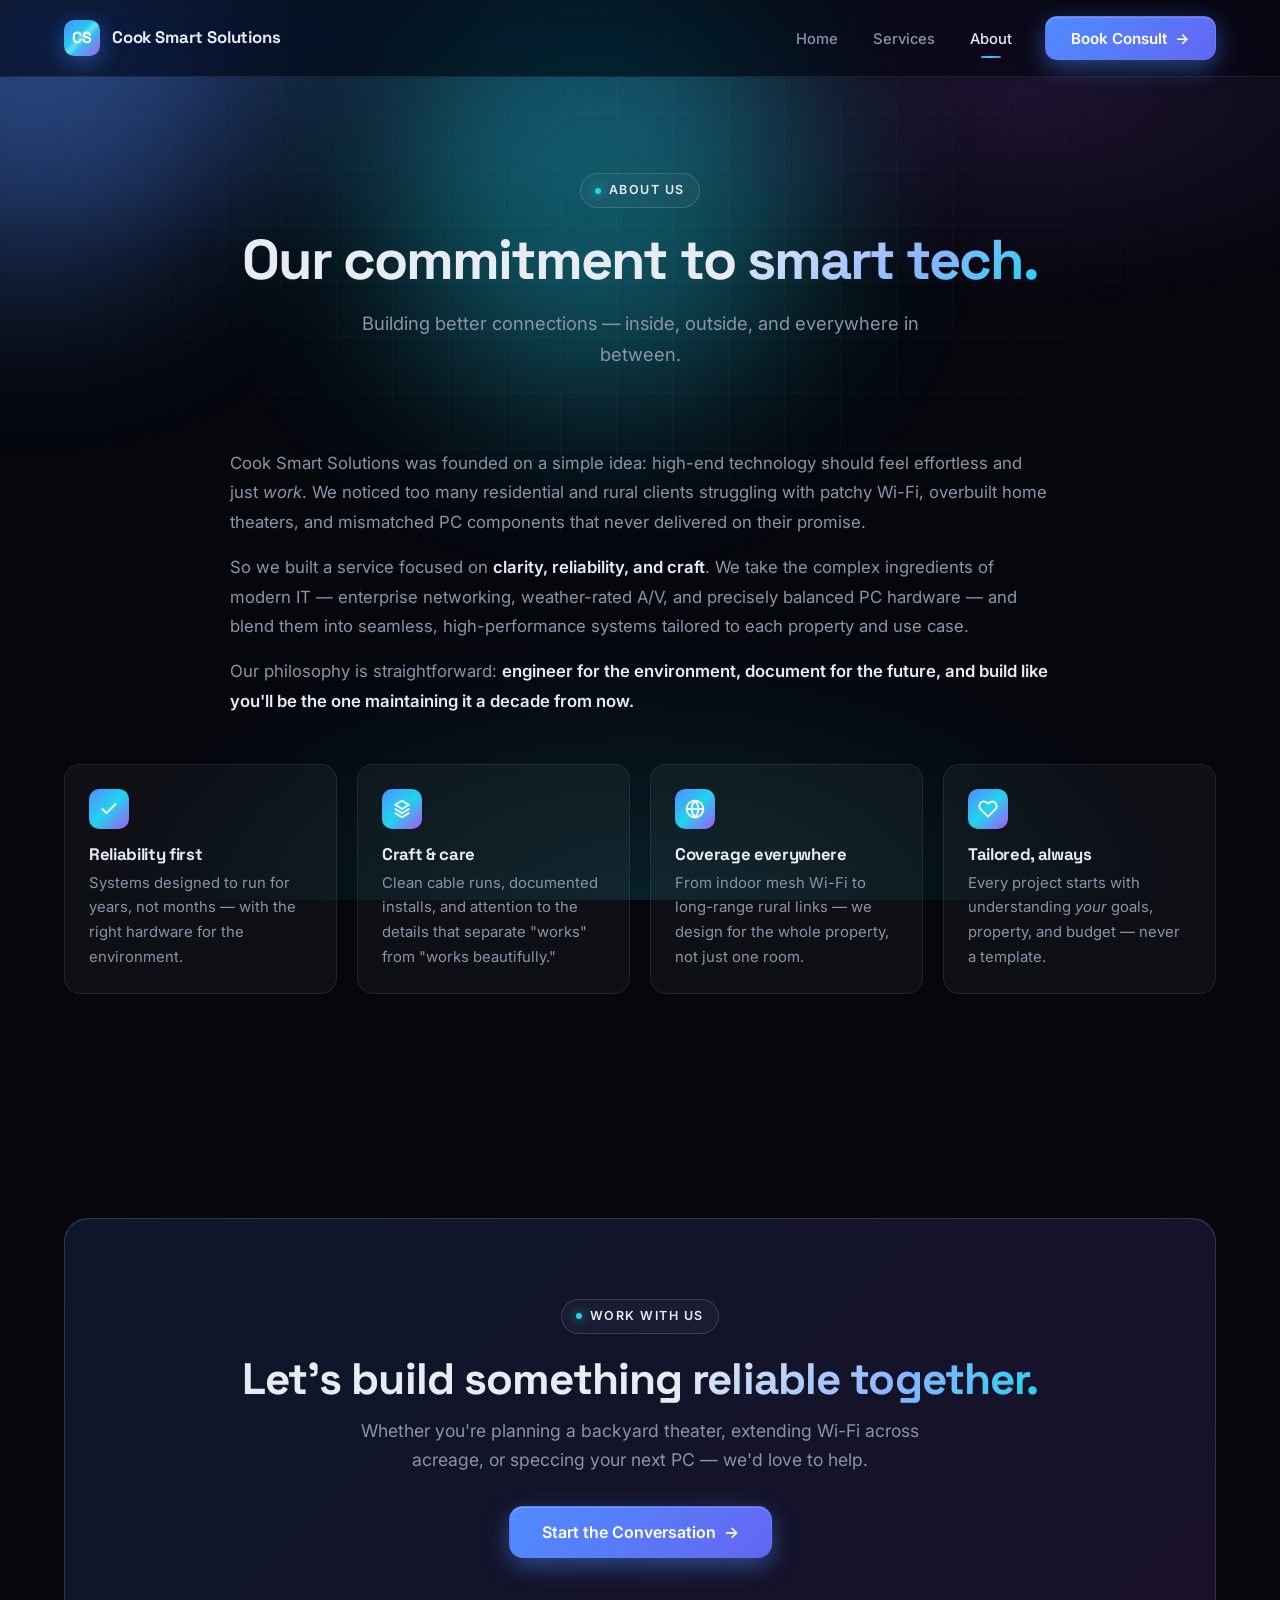
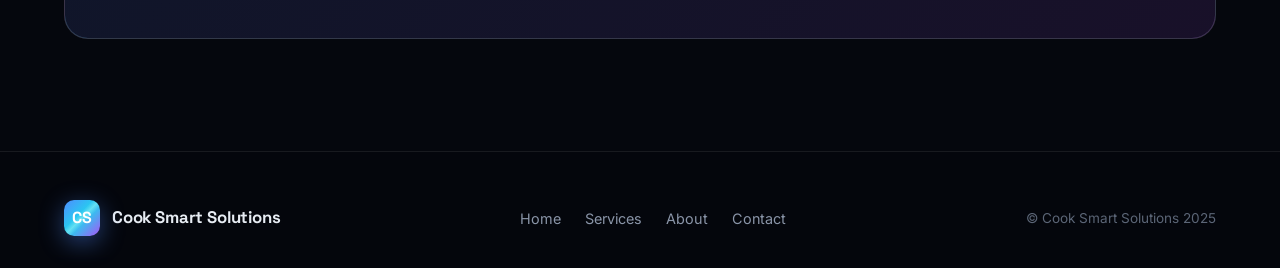
==== about.html @ 872d4b45 "Redesign: premium dark theme with glassmorphism & gradient accents Complete visual overhaul of the C" ====
<!DOCTYPE html>
<html lang="en">
<head>
    <script async src="https://www.googletagmanager.com/gtag/js?id=G-KE7J2XD914"></script>
    <script>
        window.dataLayer = window.dataLayer || [];
        function gtag(){dataLayer.push(arguments);}
        gtag('js', new Date());
        gtag('config', 'G-KE7J2XD914');
    </script>
    <meta charset="utf-8" />
    <meta name="viewport" content="width=device-width, initial-scale=1, shrink-to-fit=no" />
    <meta name="description" content="About Cook Smart Solutions — our commitment to reliable, high-performance residential and rural technology." />
    <meta name="theme-color" content="#05070d" />
    <title>About — Cook Smart Solutions</title>
    <link rel="icon" type="image/x-icon" href="assets/favicon.ico" />
    <link rel="preconnect" href="https://fonts.googleapis.com">
    <link rel="preconnect" href="https://fonts.gstatic.com" crossorigin>
    <link href="https://fonts.googleapis.com/css2?family=Inter:wght@400;500;600;700&family=Space+Grotesk:wght@500;600;700;800&display=swap" rel="stylesheet">
    <link href="css/styles.css" rel="stylesheet" />
</head>
<body>

    <nav class="nav">
        <div class="container-x nav-inner">
            <a class="brand" href="index.html">
                <span class="brand-mark">CS</span>
                <span>Cook Smart Solutions</span>
            </a>
            <button class="nav-toggle" aria-label="Toggle menu" aria-expanded="false">
                <span></span><span></span><span></span>
            </button>
            <ul class="nav-links">
                <li><a class="nav-link" href="index.html">Home</a></li>
                <li><a class="nav-link" href="services.html">Services</a></li>
                <li><a class="nav-link active" href="about.html">About</a></li>
                <li class="nav-cta"><a class="btn btn-primary" href="contact.html">Book Consult <span class="arrow">→</span></a></li>
            </ul>
        </div>
    </nav>

    <header class="page-header">
        <div class="hero-orb o1" style="top:-220px; left:-180px; width:420px; height:420px; opacity:0.4;"></div>
        <div class="hero-orb o3" style="top:-100px; right:-180px; width:420px; height:420px; opacity:0.4;"></div>
        <div class="container-x">
            <div class="reveal"><span class="eyebrow">About Us</span></div>
            <h1 class="reveal" data-delay="100">Our commitment to <span class="gradient-text">smart tech.</span></h1>
            <p class="reveal" data-delay="200">Building better connections — inside, outside, and everywhere in between.</p>
        </div>
    </header>

    <section class="section" style="padding-top: 2rem;">
        <div class="container-x">
            <div class="content-block reveal">
                <p class="lead">Cook Smart Solutions was founded on a simple idea: high-end technology should feel effortless and just <em>work</em>. We noticed too many residential and rural clients struggling with patchy Wi-Fi, overbuilt home theaters, and mismatched PC components that never delivered on their promise.</p>

                <p>So we built a service focused on <strong>clarity, reliability, and craft</strong>. We take the complex ingredients of modern IT — enterprise networking, weather-rated A/V, and precisely balanced PC hardware — and blend them into seamless, high-performance systems tailored to each property and use case.</p>

                <p>Our philosophy is straightforward: <strong>engineer for the environment, document for the future, and build like you'll be the one maintaining it a decade from now.</strong></p>
            </div>

            <div class="pillars">
                <div class="pillar reveal" data-delay="100">
                    <div class="pillar-icon">
                        <svg viewBox="0 0 24 24" fill="none" stroke="currentColor" stroke-width="2.2" stroke-linecap="round" stroke-linejoin="round"><polyline points="20 6 9 17 4 12"/></svg>
                    </div>
                    <h3>Reliability first</h3>
                    <p>Systems designed to run for years, not months — with the right hardware for the environment.</p>
                </div>
                <div class="pillar reveal" data-delay="200">
                    <div class="pillar-icon">
                        <svg viewBox="0 0 24 24" fill="none" stroke="currentColor" stroke-width="2.2" stroke-linecap="round" stroke-linejoin="round"><path d="M12 2 4 7l8 5 8-5-8-5z"/><path d="M4 12l8 5 8-5"/><path d="M4 17l8 5 8-5"/></svg>
                    </div>
                    <h3>Craft & care</h3>
                    <p>Clean cable runs, documented installs, and attention to the details that separate "works" from "works beautifully."</p>
                </div>
                <div class="pillar reveal" data-delay="300">
                    <div class="pillar-icon">
                        <svg viewBox="0 0 24 24" fill="none" stroke="currentColor" stroke-width="2.2" stroke-linecap="round" stroke-linejoin="round"><circle cx="12" cy="12" r="10"/><path d="M2 12h20"/><path d="M12 2a15 15 0 0 1 4 10 15 15 0 0 1-4 10 15 15 0 0 1-4-10 15 15 0 0 1 4-10z"/></svg>
                    </div>
                    <h3>Coverage everywhere</h3>
                    <p>From indoor mesh Wi-Fi to long-range rural links — we design for the whole property, not just one room.</p>
                </div>
                <div class="pillar reveal" data-delay="400">
                    <div class="pillar-icon">
                        <svg viewBox="0 0 24 24" fill="none" stroke="currentColor" stroke-width="2.2" stroke-linecap="round" stroke-linejoin="round"><path d="M20.84 4.61a5.5 5.5 0 0 0-7.78 0L12 5.67l-1.06-1.06a5.5 5.5 0 0 0-7.78 7.78l1.06 1.06L12 21.23l7.78-7.78 1.06-1.06a5.5 5.5 0 0 0 0-7.78z"/></svg>
                    </div>
                    <h3>Tailored, always</h3>
                    <p>Every project starts with understanding <em>your</em> goals, property, and budget — never a template.</p>
                </div>
            </div>
        </div>
    </section>

    <section class="section">
        <div class="container-x">
            <div class="cta-band reveal">
                <span class="eyebrow">Work with us</span>
                <h2>Let's build something <span class="gradient-text">reliable together.</span></h2>
                <p>Whether you're planning a backyard theater, extending Wi-Fi across acreage, or speccing your next PC — we'd love to help.</p>
                <a href="contact.html" class="btn btn-primary btn-lg">Start the Conversation <span class="arrow">→</span></a>
            </div>
        </div>
    </section>

    <footer class="footer">
        <div class="container-x footer-inner">
            <a class="brand" href="index.html">
                <span class="brand-mark">CS</span>
                <span>Cook Smart Solutions</span>
            </a>
            <ul class="footer-links">
                <li><a href="index.html">Home</a></li>
                <li><a href="services.html">Services</a></li>
                <li><a href="about.html">About</a></li>
                <li><a href="contact.html">Contact</a></li>
            </ul>
            <p class="footer-copy">© Cook Smart Solutions 2025</p>
        </div>
    </footer>

    <script src="js/scripts.js"></script>
</body>
</html>
---- css/styles.css ----
/* ==========================================================================
   Cook Smart Solutions — Premium Custom Stylesheet
   Modern dark theme with glassmorphism, gradient accents & smooth motion
   ========================================================================== */

:root {
    --bg-0: #05070d;
    --bg-1: #0a0e1a;
    --bg-2: #0f1524;
    --surface: rgba(255, 255, 255, 0.04);
    --surface-hover: rgba(255, 255, 255, 0.07);
    --border: rgba(255, 255, 255, 0.08);
    --border-strong: rgba(255, 255, 255, 0.15);

    --text: #e7ecf3;
    --text-muted: #8a95a8;
    --text-dim: #5b6576;

    --accent: #4f8cff;
    --accent-2: #22d3ee;
    --accent-3: #a855f7;
    --accent-glow: rgba(79, 140, 255, 0.45);

    --grad-primary: linear-gradient(135deg, #4f8cff 0%, #22d3ee 50%, #a855f7 100%);
    --grad-text: linear-gradient(135deg, #e7ecf3 0%, #8ab4ff 60%, #22d3ee 100%);
    --grad-btn: linear-gradient(135deg, #4f8cff 0%, #6366f1 100%);

    --radius-sm: 10px;
    --radius: 16px;
    --radius-lg: 24px;

    --shadow-sm: 0 2px 8px rgba(0,0,0,0.3);
    --shadow: 0 10px 40px rgba(0,0,0,0.35);
    --shadow-glow: 0 0 60px rgba(79, 140, 255, 0.25);

    --font-display: 'Space Grotesk', 'Inter', system-ui, -apple-system, sans-serif;
    --font-body: 'Inter', system-ui, -apple-system, 'Segoe UI', Roboto, sans-serif;
}

* { box-sizing: border-box; }

html { scroll-behavior: smooth; }

body {
    margin: 0;
    font-family: var(--font-body);
    font-size: 16px;
    line-height: 1.65;
    color: var(--text);
    background: var(--bg-0);
    -webkit-font-smoothing: antialiased;
    -moz-osx-font-smoothing: grayscale;
    overflow-x: hidden;
    position: relative;
}

/* ——— Animated ambient background ——— */
body::before {
    content: "";
    position: fixed;
    inset: 0;
    background:
        radial-gradient(ellipse 80% 50% at 20% 0%, rgba(79, 140, 255, 0.18), transparent 60%),
        radial-gradient(ellipse 60% 40% at 80% 10%, rgba(168, 85, 247, 0.15), transparent 60%),
        radial-gradient(ellipse 70% 50% at 50% 100%, rgba(34, 211, 238, 0.12), transparent 60%);
    pointer-events: none;
    z-index: -2;
    animation: ambient-drift 18s ease-in-out infinite alternate;
}

body::after {
    content: "";
    position: fixed;
    inset: 0;
    background-image:
        linear-gradient(rgba(255,255,255,0.025) 1px, transparent 1px),
        linear-gradient(90deg, rgba(255,255,255,0.025) 1px, transparent 1px);
    background-size: 56px 56px;
    mask-image: radial-gradient(ellipse 60% 50% at 50% 30%, #000 40%, transparent 80%);
    -webkit-mask-image: radial-gradient(ellipse 60% 50% at 50% 30%, #000 40%, transparent 80%);
    pointer-events: none;
    z-index: -1;
}

@keyframes ambient-drift {
    0%   { transform: translate(0,0) scale(1); }
    100% { transform: translate(-3%, 2%) scale(1.08); }
}

/* ——— Typography ——— */
h1, h2, h3, h4, h5, h6 {
    font-family: var(--font-display);
    font-weight: 700;
    letter-spacing: -0.02em;
    line-height: 1.15;
    margin: 0 0 0.6em;
    color: var(--text);
}

h1 { font-size: clamp(2.4rem, 5.5vw, 4.5rem); font-weight: 800; letter-spacing: -0.035em; }
h2 { font-size: clamp(1.8rem, 3.5vw, 2.75rem); }
h3 { font-size: clamp(1.25rem, 2vw, 1.6rem); }

p { margin: 0 0 1rem; color: var(--text-muted); }
p.lead { font-size: 1.15rem; color: #b6c0d3; line-height: 1.7; }

a { color: var(--accent-2); text-decoration: none; transition: color .2s ease; }
a:hover { color: #67e8f9; }

.gradient-text {
    background: var(--grad-text);
    -webkit-background-clip: text;
    background-clip: text;
    -webkit-text-fill-color: transparent;
    display: inline-block;
}

.eyebrow {
    display: inline-flex;
    align-items: center;
    gap: 8px;
    padding: 6px 14px;
    border: 1px solid var(--border-strong);
    border-radius: 999px;
    background: var(--surface);
    font-size: 0.78rem;
    font-weight: 600;
    letter-spacing: 0.12em;
    text-transform: uppercase;
    color: var(--text);
    backdrop-filter: blur(10px);
    -webkit-backdrop-filter: blur(10px);
    margin-bottom: 1.25rem;
}
.eyebrow::before {
    content: "";
    width: 6px; height: 6px;
    border-radius: 50%;
    background: var(--accent-2);
    box-shadow: 0 0 12px var(--accent-2);
    animation: pulse 2s ease-in-out infinite;
}
@keyframes pulse {
    0%,100% { opacity: 1; transform: scale(1); }
    50% { opacity: 0.5; transform: scale(0.8); }
}

/* ——— Layout helpers ——— */
.container-x {
    width: 100%;
    max-width: 1200px;
    margin: 0 auto;
    padding: 0 1.5rem;
}
.section { padding: clamp(4rem, 9vw, 7rem) 0; position: relative; }

/* ——— Navigation ——— */
.nav {
    position: sticky;
    top: 0;
    z-index: 100;
    padding: 1rem 0;
    backdrop-filter: blur(16px) saturate(160%);
    -webkit-backdrop-filter: blur(16px) saturate(160%);
    background: rgba(5, 7, 13, 0.65);
    border-bottom: 1px solid var(--border);
    transition: all .3s ease;
}
.nav-inner {
    display: flex;
    align-items: center;
    justify-content: space-between;
    gap: 2rem;
}
.brand {
    display: flex;
    align-items: center;
    gap: 12px;
    font-family: var(--font-display);
    font-weight: 700;
    font-size: 1.05rem;
    color: var(--text);
    letter-spacing: -0.01em;
}
.brand:hover { color: var(--text); }
.brand-mark {
    width: 36px; height: 36px;
    border-radius: 10px;
    background: var(--grad-primary);
    display: grid;
    place-items: center;
    color: #fff;
    font-weight: 800;
    font-size: 1rem;
    box-shadow: 0 6px 24px var(--accent-glow);
    position: relative;
    overflow: hidden;
}
.brand-mark::after {
    content: "";
    position: absolute;
    inset: 0;
    background: linear-gradient(135deg, transparent 40%, rgba(255,255,255,0.3) 50%, transparent 60%);
    animation: shine 4s ease-in-out infinite;
}
@keyframes shine { 0%,100%{transform:translateX(-100%);} 50%{transform:translateX(100%);} }

.nav-links {
    display: flex;
    gap: 0.4rem;
    list-style: none;
    margin: 0; padding: 0;
    align-items: center;
}
.nav-link {
    color: var(--text-muted);
    font-size: 0.92rem;
    font-weight: 500;
    padding: 0.5rem 0.9rem;
    border-radius: 8px;
    transition: all .2s ease;
    position: relative;
}
.nav-link:hover { color: var(--text); background: var(--surface); }
.nav-link.active { color: var(--text); }
.nav-link.active::after {
    content: "";
    position: absolute;
    bottom: -2px; left: 50%;
    transform: translateX(-50%);
    width: 20px; height: 2px;
    background: var(--grad-primary);
    border-radius: 2px;
}
.nav-cta { margin-left: 0.75rem; }
.nav-toggle {
    display: none;
    background: transparent;
    border: 1px solid var(--border-strong);
    border-radius: 8px;
    padding: 8px 10px;
    color: var(--text);
    cursor: pointer;
}
.nav-toggle span { display:block; width:20px; height:2px; background: var(--text); margin: 4px 0; border-radius: 2px; transition: all .25s ease; }

@media (max-width: 860px) {
    .nav-toggle { display: block; }
    .nav-links {
        position: absolute; top: 100%; left: 0; right: 0;
        flex-direction: column;
        align-items: stretch;
        gap: 0.25rem;
        padding: 0 1.5rem;
        background: rgba(10, 14, 26, 0.95);
        backdrop-filter: blur(20px);
        -webkit-backdrop-filter: blur(20px);
        border-bottom: 1px solid var(--border);
        max-height: 0;
        overflow: hidden;
        transition: max-height .35s ease, padding .35s ease;
    }
    .nav-links.open { max-height: 500px; padding: 1rem 1.5rem 1.25rem; }
    .nav-link { padding: 0.8rem 1rem; }
    .nav-link.active::after { display: none; }
    .nav-cta { margin: 0.25rem 0 0; }
}

/* ——— Buttons ——— */
.btn {
    display: inline-flex;
    align-items: center;
    justify-content: center;
    gap: 8px;
    padding: 0.85rem 1.6rem;
    border-radius: 12px;
    font-family: var(--font-body);
    font-weight: 600;
    font-size: 0.95rem;
    border: 1px solid transparent;
    cursor: pointer;
    transition: all .25s cubic-bezier(.4,0,.2,1);
    text-decoration: none;
    white-space: nowrap;
    line-height: 1;
}
.btn-primary {
    background: var(--grad-btn);
    color: #fff;
    box-shadow: 0 8px 24px var(--accent-glow), inset 0 1px 0 rgba(255,255,255,0.2);
}
.btn-primary:hover {
    transform: translateY(-2px);
    box-shadow: 0 12px 32px var(--accent-glow), inset 0 1px 0 rgba(255,255,255,0.25);
    color: #fff;
}
.btn-ghost {
    background: var(--surface);
    color: var(--text);
    border-color: var(--border-strong);
    backdrop-filter: blur(10px);
}
.btn-ghost:hover {
    background: var(--surface-hover);
    border-color: rgba(255,255,255,0.25);
    color: var(--text);
    transform: translateY(-2px);
}
.btn-lg { padding: 1.05rem 2rem; font-size: 1rem; border-radius: 14px; }
.btn .arrow { transition: transform .25s ease; }
.btn:hover .arrow { transform: translateX(4px); }

/* ——— Hero ——— */
.hero {
    position: relative;
    padding: clamp(4rem, 10vw, 8rem) 0 clamp(3rem, 8vw, 6rem);
    text-align: center;
    overflow: hidden;
}
.hero-orb {
    position: absolute;
    width: 520px; height: 520px;
    border-radius: 50%;
    filter: blur(90px);
    opacity: 0.55;
    pointer-events: none;
    z-index: -1;
    animation: float-orb 14s ease-in-out infinite;
}
.hero-orb.o1 { background: #4f8cff; top: -160px; left: -120px; }
.hero-orb.o2 { background: #a855f7; top: 40px; right: -140px; animation-delay: -4s; }
.hero-orb.o3 { background: #22d3ee; bottom: -180px; left: 30%; animation-delay: -8s; }
@keyframes float-orb {
    0%,100% { transform: translate(0,0) scale(1); }
    50% { transform: translate(30px,-20px) scale(1.1); }
}

.hero h1 { margin-bottom: 1.25rem; }
.hero .lead {
    max-width: 640px;
    margin: 0 auto 2rem;
    font-size: 1.2rem;
}
.hero-actions {
    display: flex;
    gap: 1rem;
    justify-content: center;
    flex-wrap: wrap;
    margin-bottom: 3.5rem;
}

.hero-stats {
    display: grid;
    grid-template-columns: repeat(auto-fit, minmax(160px, 1fr));
    gap: 1rem;
    max-width: 780px;
    margin: 0 auto;
    padding: 1.5rem;
    background: var(--surface);
    border: 1px solid var(--border);
    border-radius: var(--radius-lg);
    backdrop-filter: blur(14px);
    -webkit-backdrop-filter: blur(14px);
}
.hero-stat {
    text-align: center;
    padding: 0.5rem;
    border-right: 1px solid var(--border);
}
.hero-stat:last-child { border-right: none; }
.hero-stat .val {
    font-family: var(--font-display);
    font-size: 1.75rem;
    font-weight: 700;
    background: var(--grad-text);
    -webkit-background-clip: text;
    background-clip: text;
    -webkit-text-fill-color: transparent;
    line-height: 1;
    margin-bottom: 0.25rem;
}
.hero-stat .lbl {
    font-size: 0.78rem;
    color: var(--text-muted);
    text-transform: uppercase;
    letter-spacing: 0.08em;
}
@media (max-width: 600px) { .hero-stat { border-right: none; border-bottom: 1px solid var(--border); padding-bottom: 0.8rem; } .hero-stat:last-child { border-bottom: none; } }

/* ——— Page header (non-hero) ——— */
.page-header {
    padding: clamp(4rem, 8vw, 6rem) 0 clamp(2rem, 4vw, 3rem);
    text-align: center;
    position: relative;
}
.page-header h1 { font-size: clamp(2rem, 4.5vw, 3.5rem); margin-bottom: 1rem; }
.page-header p { max-width: 600px; margin: 0 auto; font-size: 1.15rem; }

/* ——— Section headings ——— */
.section-head { text-align: center; max-width: 720px; margin: 0 auto 3.5rem; }
.section-head h2 { margin-bottom: 1rem; }
.section-head p { font-size: 1.1rem; color: var(--text-muted); }

/* ——— Service cards ——— */
.service-grid {
    display: grid;
    grid-template-columns: repeat(auto-fit, minmax(300px, 1fr));
    gap: 1.5rem;
}
.service-card {
    position: relative;
    padding: 2rem;
    background: var(--surface);
    border: 1px solid var(--border);
    border-radius: var(--radius-lg);
    backdrop-filter: blur(14px);
    -webkit-backdrop-filter: blur(14px);
    overflow: hidden;
    transition: all .35s cubic-bezier(.4,0,.2,1);
    display: flex;
    flex-direction: column;
}
.service-card::before {
    content: "";
    position: absolute;
    inset: 0;
    background: radial-gradient(600px circle at var(--mx, 50%) var(--my, 0%), rgba(79,140,255,0.12), transparent 40%);
    opacity: 0;
    transition: opacity .35s ease;
    pointer-events: none;
}
.service-card:hover { transform: translateY(-6px); border-color: var(--border-strong); box-shadow: var(--shadow), var(--shadow-glow); }
.service-card:hover::before { opacity: 1; }

.service-icon {
    width: 52px; height: 52px;
    border-radius: 14px;
    background: linear-gradient(135deg, rgba(79,140,255,0.15), rgba(34,211,238,0.15));
    border: 1px solid var(--border-strong);
    display: grid;
    place-items: center;
    margin-bottom: 1.5rem;
    color: var(--accent-2);
    position: relative;
    z-index: 1;
}
.service-icon svg { width: 26px; height: 26px; }

.service-card h3 { margin-bottom: 0.75rem; position: relative; z-index: 1; }
.service-card p { color: var(--text-muted); flex-grow: 1; position: relative; z-index: 1; }
.service-card ul {
    list-style: none;
    padding: 0; margin: 1rem 0 1.5rem;
    position: relative; z-index: 1;
}
.service-card ul li {
    padding: 0.4rem 0 0.4rem 1.5rem;
    position: relative;
    color: var(--text-muted);
    font-size: 0.93rem;
    border-top: 1px solid var(--border);
}
.service-card ul li:first-child { border-top: none; }
.service-card ul li::before {
    content: "";
    position: absolute;
    left: 0; top: 50%;
    width: 14px; height: 14px;
    transform: translateY(-50%);
    background: url("data:image/svg+xml,%3Csvg xmlns='http://www.w3.org/2000/svg' viewBox='0 0 24 24' fill='none' stroke='%2322d3ee' stroke-width='3' stroke-linecap='round' stroke-linejoin='round'%3E%3Cpolyline points='20 6 9 17 4 12'/%3E%3C/svg%3E") center/contain no-repeat;
}
.service-card .btn { align-self: flex-start; position: relative; z-index: 1; }

/* ——— Feature split ——— */
.feature-grid {
    display: grid;
    grid-template-columns: repeat(auto-fit, minmax(260px, 1fr));
    gap: 1.5rem;
}
.feature {
    padding: 1.75rem;
    background: var(--surface);
    border: 1px solid var(--border);
    border-radius: var(--radius);
    transition: all .3s ease;
}
.feature:hover { transform: translateY(-4px); border-color: var(--border-strong); background: var(--surface-hover); }
.feature-num {
    font-family: var(--font-display);
    font-size: 0.85rem;
    font-weight: 700;
    color: var(--accent-2);
    letter-spacing: 0.08em;
    margin-bottom: 0.5rem;
    display: block;
}
.feature h3 { font-size: 1.15rem; margin-bottom: 0.5rem; }
.feature p { margin: 0; font-size: 0.95rem; color: var(--text-muted); }

/* ——— CTA band ——— */
.cta-band {
    position: relative;
    padding: clamp(3rem, 7vw, 5rem) clamp(1.5rem, 5vw, 4rem);
    background: linear-gradient(135deg, rgba(79,140,255,0.12), rgba(168,85,247,0.12));
    border: 1px solid var(--border-strong);
    border-radius: var(--radius-lg);
    text-align: center;
    overflow: hidden;
}
.cta-band::before {
    content: "";
    position: absolute;
    inset: -1px;
    background: var(--grad-primary);
    -webkit-mask: linear-gradient(#000 0 0) content-box, linear-gradient(#000 0 0);
    -webkit-mask-composite: xor;
    mask-composite: exclude;
    padding: 1px;
    border-radius: inherit;
    opacity: 0.4;
    pointer-events: none;
}
.cta-band h2 { margin-bottom: 0.75rem; }
.cta-band p { max-width: 560px; margin: 0 auto 2rem; font-size: 1.1rem; }

/* ——— Forms ——— */
.form-card {
    max-width: 680px;
    margin: 0 auto;
    padding: clamp(1.75rem, 4vw, 2.5rem);
    background: var(--surface);
    border: 1px solid var(--border);
    border-radius: var(--radius-lg);
    backdrop-filter: blur(14px);
    -webkit-backdrop-filter: blur(14px);
}
.form-row { margin-bottom: 1.25rem; }
.form-grid-2 { display: grid; grid-template-columns: 1fr 1fr; gap: 1.25rem; }
@media (max-width: 560px) { .form-grid-2 { grid-template-columns: 1fr; gap: 1.25rem; } }

.form-label {
    display: block;
    font-size: 0.85rem;
    font-weight: 600;
    color: var(--text);
    margin-bottom: 0.5rem;
    letter-spacing: 0.01em;
}
.form-input, .form-textarea {
    width: 100%;
    padding: 0.85rem 1rem;
    font-family: inherit;
    font-size: 0.98rem;
    color: var(--text);
    background: rgba(0,0,0,0.3);
    border: 1px solid var(--border-strong);
    border-radius: 12px;
    transition: all .2s ease;
    outline: none;
}
.form-input::placeholder, .form-textarea::placeholder { color: var(--text-dim); }
.form-input:focus, .form-textarea:focus {
    border-color: var(--accent);
    background: rgba(0,0,0,0.4);
    box-shadow: 0 0 0 4px rgba(79,140,255,0.15);
}
.form-textarea { resize: vertical; min-height: 120px; }

.alert {
    padding: 1rem 1.2rem;
    border-radius: 12px;
    font-size: 0.95rem;
    margin-bottom: 1.25rem;
    border: 1px solid transparent;
}
.alert-info    { background: rgba(79,140,255,0.12); border-color: rgba(79,140,255,0.3); color: #b6d1ff; }
.alert-success { background: rgba(34,197,94,0.12); border-color: rgba(34,197,94,0.3); color: #86efac; }
.alert-danger  { background: rgba(239,68,68,0.12); border-color: rgba(239,68,68,0.3); color: #fca5a5; }

/* Flatpickr dark override */
.flatpickr-calendar {
    background: #0f1524 !important;
    border: 1px solid var(--border-strong) !important;
    box-shadow: var(--shadow) !important;
    color: var(--text) !important;
}
.flatpickr-months .flatpickr-month,
.flatpickr-current-month,
.flatpickr-monthDropdown-months,
.flatpickr-weekday { color: var(--text) !important; background: transparent !important; fill: var(--text) !important; }
.flatpickr-day { color: var(--text-muted) !important; }
.flatpickr-day.today { border-color: var(--accent) !important; }
.flatpickr-day.selected, .flatpickr-day.selected:hover { background: var(--accent) !important; border-color: var(--accent) !important; color: #fff !important; }
.flatpickr-day:hover { background: var(--surface-hover) !important; }
.flatpickr-day.flatpickr-disabled, .flatpickr-day.flatpickr-disabled:hover { color: var(--text-dim) !important; opacity: 0.3 !important; }
.flatpickr-prev-month, .flatpickr-next-month { fill: var(--text) !important; color: var(--text) !important; }

/* ——— About / content blocks ——— */
.content-block { max-width: 820px; margin: 0 auto; }
.content-block p { font-size: 1.05rem; color: var(--text-muted); line-height: 1.75; }
.content-block strong { color: var(--text); font-weight: 600; }

.pillars {
    display: grid;
    grid-template-columns: repeat(auto-fit, minmax(220px, 1fr));
    gap: 1.25rem;
    margin-top: 3rem;
}
.pillar {
    padding: 1.5rem;
    background: var(--surface);
    border: 1px solid var(--border);
    border-radius: var(--radius);
    text-align: left;
}
.pillar-icon {
    width: 40px; height: 40px;
    border-radius: 10px;
    background: var(--grad-primary);
    display: grid; place-items: center;
    margin-bottom: 1rem;
    color: #fff;
}
.pillar-icon svg { width: 20px; height: 20px; }
.pillar h3 { font-size: 1.05rem; margin-bottom: 0.4rem; }
.pillar p { margin: 0; font-size: 0.93rem; }

/* ——— Footer ——— */
.footer {
    padding: 3rem 0 2rem;
    border-top: 1px solid var(--border);
    background: rgba(5,7,13,0.5);
    backdrop-filter: blur(8px);
}
.footer-inner {
    display: flex;
    justify-content: space-between;
    align-items: center;
    gap: 2rem;
    flex-wrap: wrap;
}
.footer-links { display: flex; gap: 1.5rem; list-style: none; padding: 0; margin: 0; flex-wrap: wrap; }
.footer-links a { color: var(--text-muted); font-size: 0.9rem; }
.footer-links a:hover { color: var(--text); }
.footer-copy { font-size: 0.85rem; color: var(--text-dim); margin: 0; }

/* ——— Reveal on scroll ——— */
.reveal {
    opacity: 0;
    transform: translateY(24px);
    transition: opacity .8s ease, transform .8s cubic-bezier(.4,0,.2,1);
}
.reveal.visible { opacity: 1; transform: translateY(0); }
.reveal[data-delay="100"].visible { transition-delay: .1s; }
.reveal[data-delay="200"].visible { transition-delay: .2s; }
.reveal[data-delay="300"].visible { transition-delay: .3s; }
.reveal[data-delay="400"].visible { transition-delay: .4s; }

/* ——— Utilities ——— */
.text-center { text-align: center; }
.mt-sm { margin-top: 0.75rem; }
.mt-md { margin-top: 1.5rem; }
.mt-lg { margin-top: 3rem; }

/* ——— Reduced motion ——— */
@media (prefers-reduced-motion: reduce) {
    *, *::before, *::after {
        animation-duration: 0.01ms !important;
        transition-duration: 0.01ms !important;
    }
    .reveal { opacity: 1; transform: none; }
}
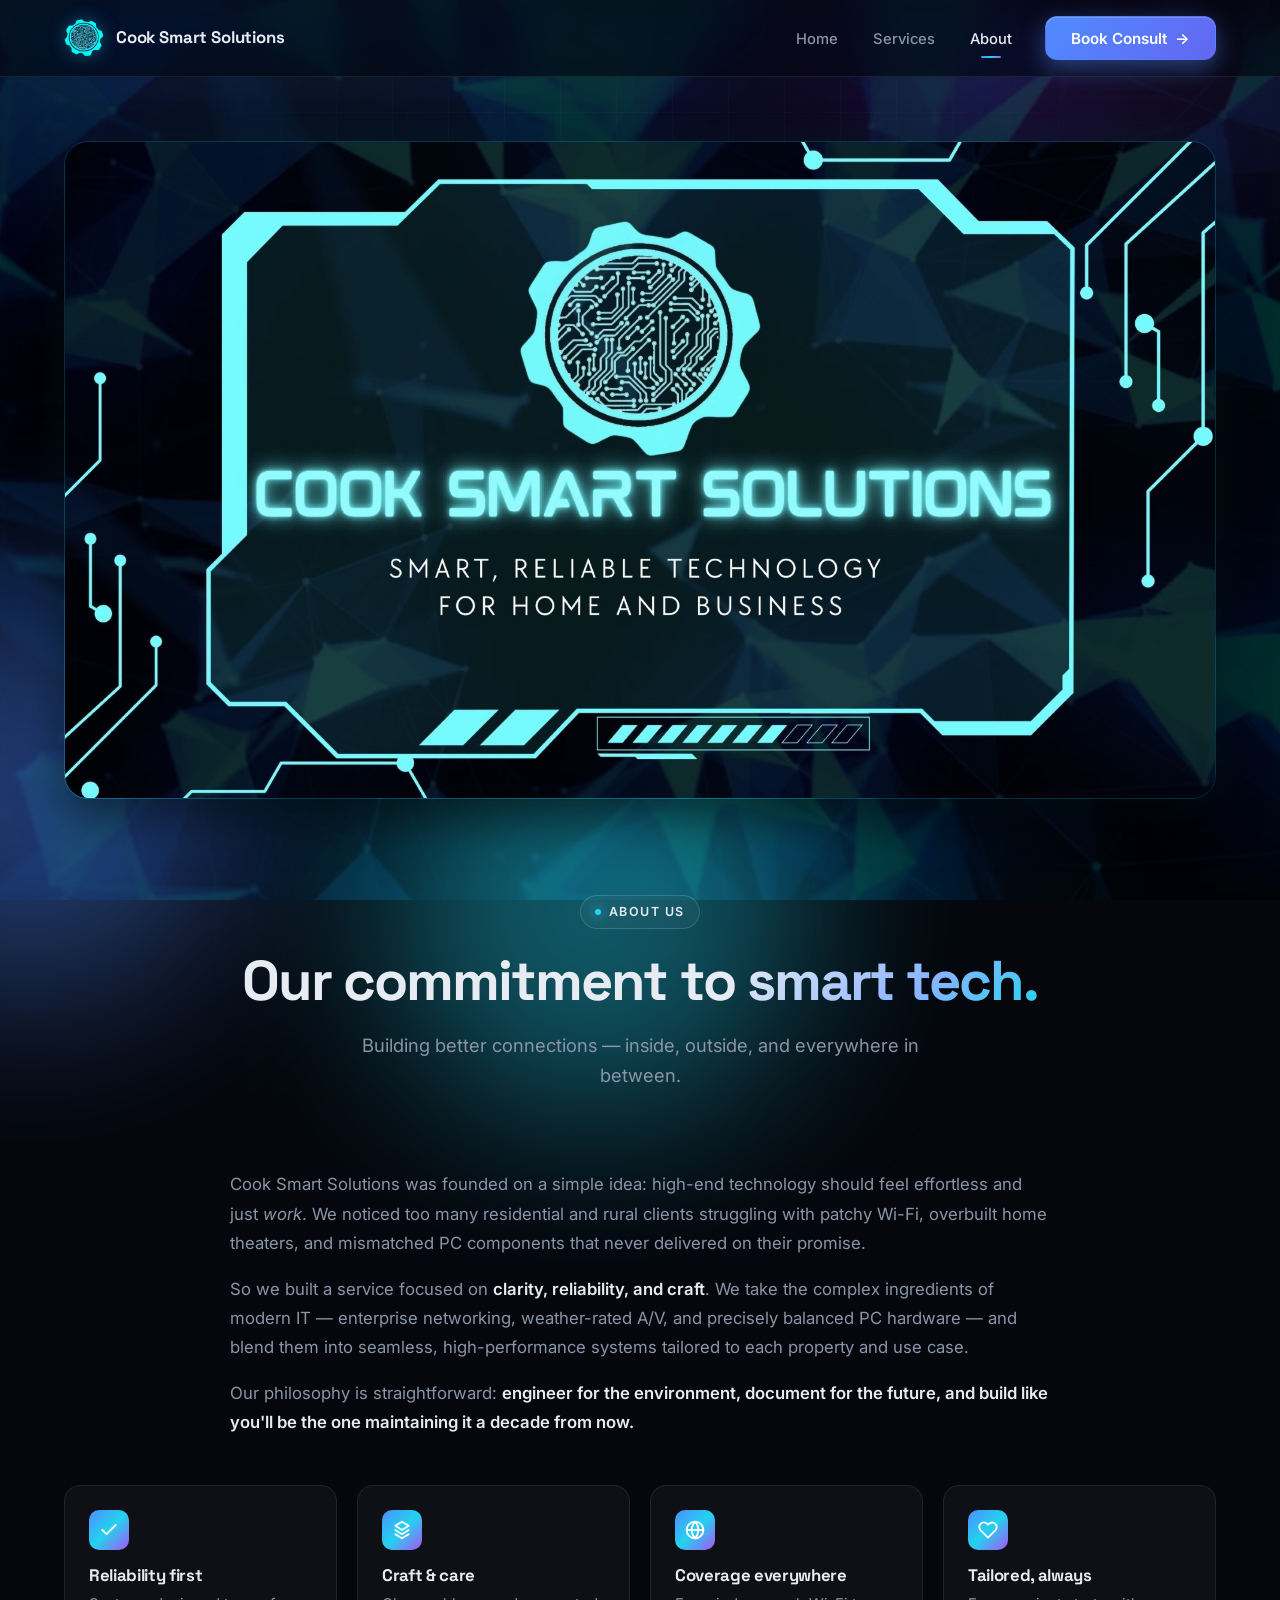
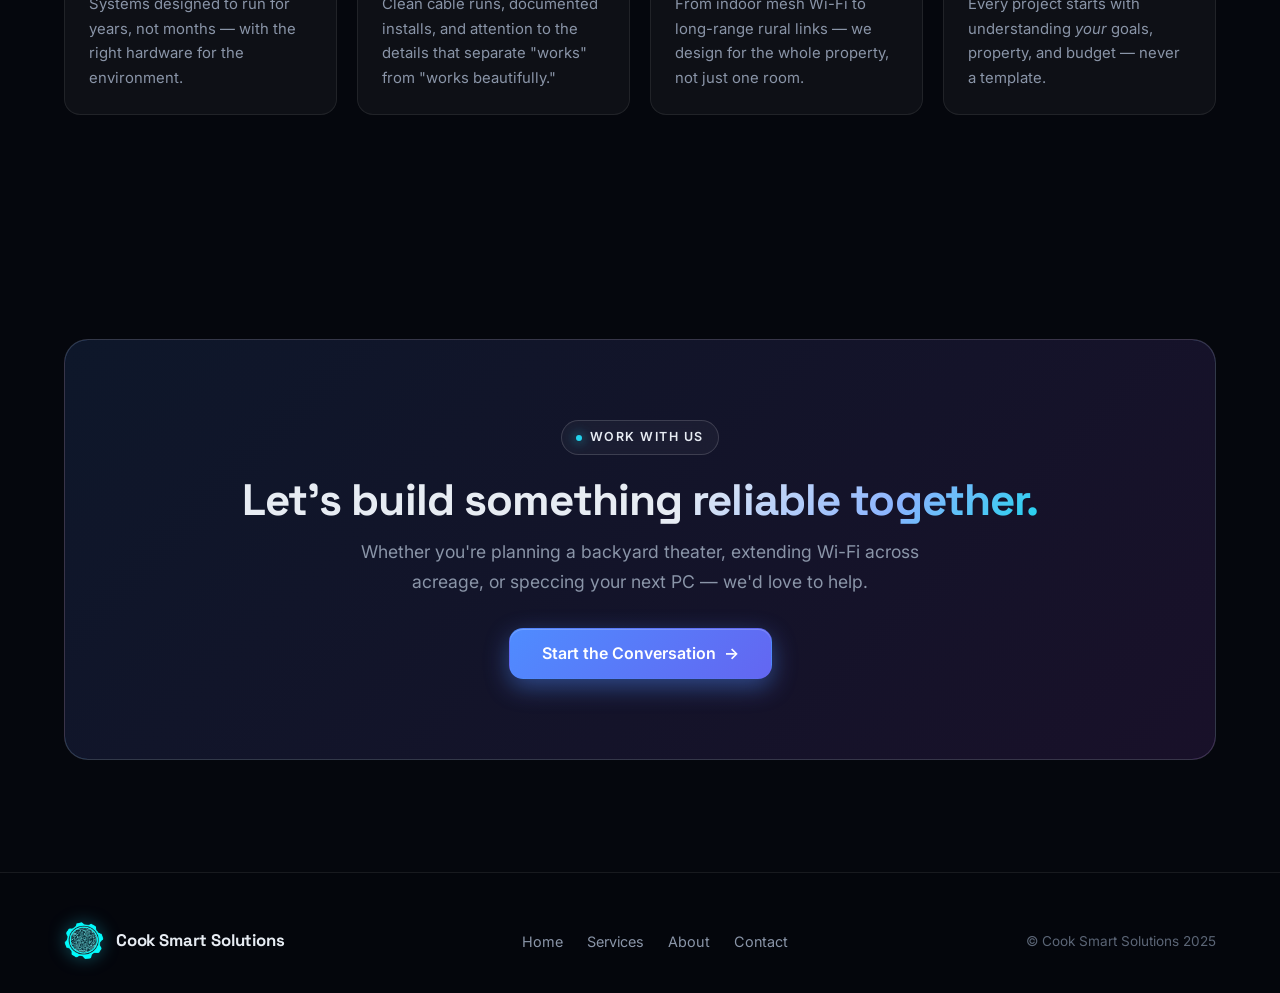
==== commit 3dae155d: "Expand to full-service brand: new images, 9 services, updated copy - Add Logo.png/LogoWhite.png to a" ====
--- a/about.html
+++ b/about.html
@@ -24,7 +24,7 @@
     <nav class="nav">
         <div class="container-x nav-inner">
             <a class="brand" href="index.html">
-                <span class="brand-mark">CS</span>
+                <img src="assets/Logo.png" alt="Cook Smart Solutions" class="brand-logo">
                 <span>Cook Smart Solutions</span>
             </a>
             <button class="nav-toggle" aria-label="Toggle menu" aria-expanded="false">
@@ -38,6 +38,12 @@
             </ul>
         </div>
     </nav>
+
+    <div class="container-x" style="padding-top: 1.5rem; padding-bottom: 0;">
+        <div class="brand-card-wrap reveal">
+            <img src="assets/Card.jpg" alt="Cook Smart Solutions — Smart, Reliable Technology for Home and Business">
+        </div>
+    </div>
 
     <header class="page-header">
         <div class="hero-orb o1" style="top:-220px; left:-180px; width:420px; height:420px; opacity:0.4;"></div>
@@ -106,7 +112,7 @@
     <footer class="footer">
         <div class="container-x footer-inner">
             <a class="brand" href="index.html">
-                <span class="brand-mark">CS</span>
+                <img src="assets/Logo.png" alt="Cook Smart Solutions" class="brand-logo">
                 <span>Cook Smart Solutions</span>
             </a>
             <ul class="footer-links">
--- a/css/styles.css
+++ b/css/styles.css
@@ -47,7 +47,12 @@
     font-size: 16px;
     line-height: 1.65;
     color: var(--text);
-    background: var(--bg-0);
+    background-color: var(--bg-0);
+    background-image: url('../assets/BackgroundUpdated.jpg');
+    background-size: cover;
+    background-position: center;
+    background-repeat: no-repeat;
+    background-attachment: fixed;
     -webkit-font-smoothing: antialiased;
     -moz-osx-font-smoothing: grayscale;
     overflow-x: hidden;
@@ -183,25 +188,15 @@
     letter-spacing: -0.01em;
 }
 .brand:hover { color: var(--text); }
-.brand-mark {
-    width: 36px; height: 36px;
-    border-radius: 10px;
-    background: var(--grad-primary);
-    display: grid;
-    place-items: center;
-    color: #fff;
-    font-weight: 800;
-    font-size: 1rem;
-    box-shadow: 0 6px 24px var(--accent-glow);
-    position: relative;
-    overflow: hidden;
-}
-.brand-mark::after {
-    content: "";
-    position: absolute;
-    inset: 0;
-    background: linear-gradient(135deg, transparent 40%, rgba(255,255,255,0.3) 50%, transparent 60%);
-    animation: shine 4s ease-in-out infinite;
+.brand-logo {
+    width: 40px;
+    height: 40px;
+    filter: drop-shadow(0 0 8px rgba(34, 211, 238, 0.55));
+    transition: filter .3s ease;
+    flex-shrink: 0;
+}
+.brand:hover .brand-logo {
+    filter: drop-shadow(0 0 18px rgba(34, 211, 238, 0.9));
 }
 @keyframes shine { 0%,100%{transform:translateX(-100%);} 50%{transform:translateX(100%);} }
 
@@ -346,7 +341,20 @@
     gap: 1rem;
     justify-content: center;
     flex-wrap: wrap;
-    margin-bottom: 3.5rem;
+    margin-bottom: 2rem;
+}
+
+.hero-media {
+    margin: 0 auto 2.5rem;
+    max-width: 720px;
+    border-radius: var(--radius-lg);
+    overflow: hidden;
+    border: 1px solid rgba(34, 211, 238, 0.3);
+    box-shadow: 0 20px 60px rgba(0,0,0,0.65), 0 0 50px rgba(34, 211, 238, 0.12);
+}
+.hero-media img {
+    width: 100%;
+    display: block;
 }
 
 .hero-stats {
@@ -432,6 +440,20 @@
 .service-card:hover { transform: translateY(-6px); border-color: var(--border-strong); box-shadow: var(--shadow), var(--shadow-glow); }
 .service-card:hover::before { opacity: 1; }
 
+.service-card-img {
+    display: block;
+    width: calc(100% + 4rem);
+    margin: -2rem -2rem 1.5rem;
+    height: 190px;
+    object-fit: cover;
+    border-radius: var(--radius-lg) var(--radius-lg) 0 0;
+    filter: brightness(0.75) saturate(1.15);
+    transition: filter .35s ease;
+}
+.service-card:hover .service-card-img {
+    filter: brightness(0.88) saturate(1.25);
+}
+
 .service-icon {
     width: 52px; height: 52px;
     border-radius: 14px;
@@ -595,6 +617,41 @@
 .flatpickr-day.flatpickr-disabled, .flatpickr-day.flatpickr-disabled:hover { color: var(--text-dim) !important; opacity: 0.3 !important; }
 .flatpickr-prev-month, .flatpickr-next-month { fill: var(--text) !important; color: var(--text) !important; }
 
+/* ——— Catch-all banner ——— */
+.catch-all-banner {
+    margin-top: 2.5rem;
+    padding: 1.5rem 2rem;
+    background: var(--surface);
+    border: 1px solid var(--border-strong);
+    border-radius: var(--radius);
+    display: flex;
+    align-items: center;
+    justify-content: space-between;
+    gap: 1.5rem;
+    flex-wrap: wrap;
+    backdrop-filter: blur(12px);
+    -webkit-backdrop-filter: blur(12px);
+}
+.catch-all-banner p {
+    margin: 0;
+    font-size: 1.05rem;
+    color: var(--text-muted);
+}
+.catch-all-banner strong { color: var(--text); }
+
+/* ——— Brand card showcase ——— */
+.brand-card-wrap {
+    margin: 2.5rem 0 0;
+    border-radius: var(--radius-lg);
+    overflow: hidden;
+    border: 1px solid rgba(34, 211, 238, 0.2);
+    box-shadow: 0 16px 48px rgba(0,0,0,0.55), 0 0 40px rgba(34, 211, 238, 0.08);
+}
+.brand-card-wrap img {
+    width: 100%;
+    display: block;
+}
+
 /* ——— About / content blocks ——— */
 .content-block { max-width: 820px; margin: 0 auto; }
 .content-block p { font-size: 1.05rem; color: var(--text-muted); line-height: 1.75; }
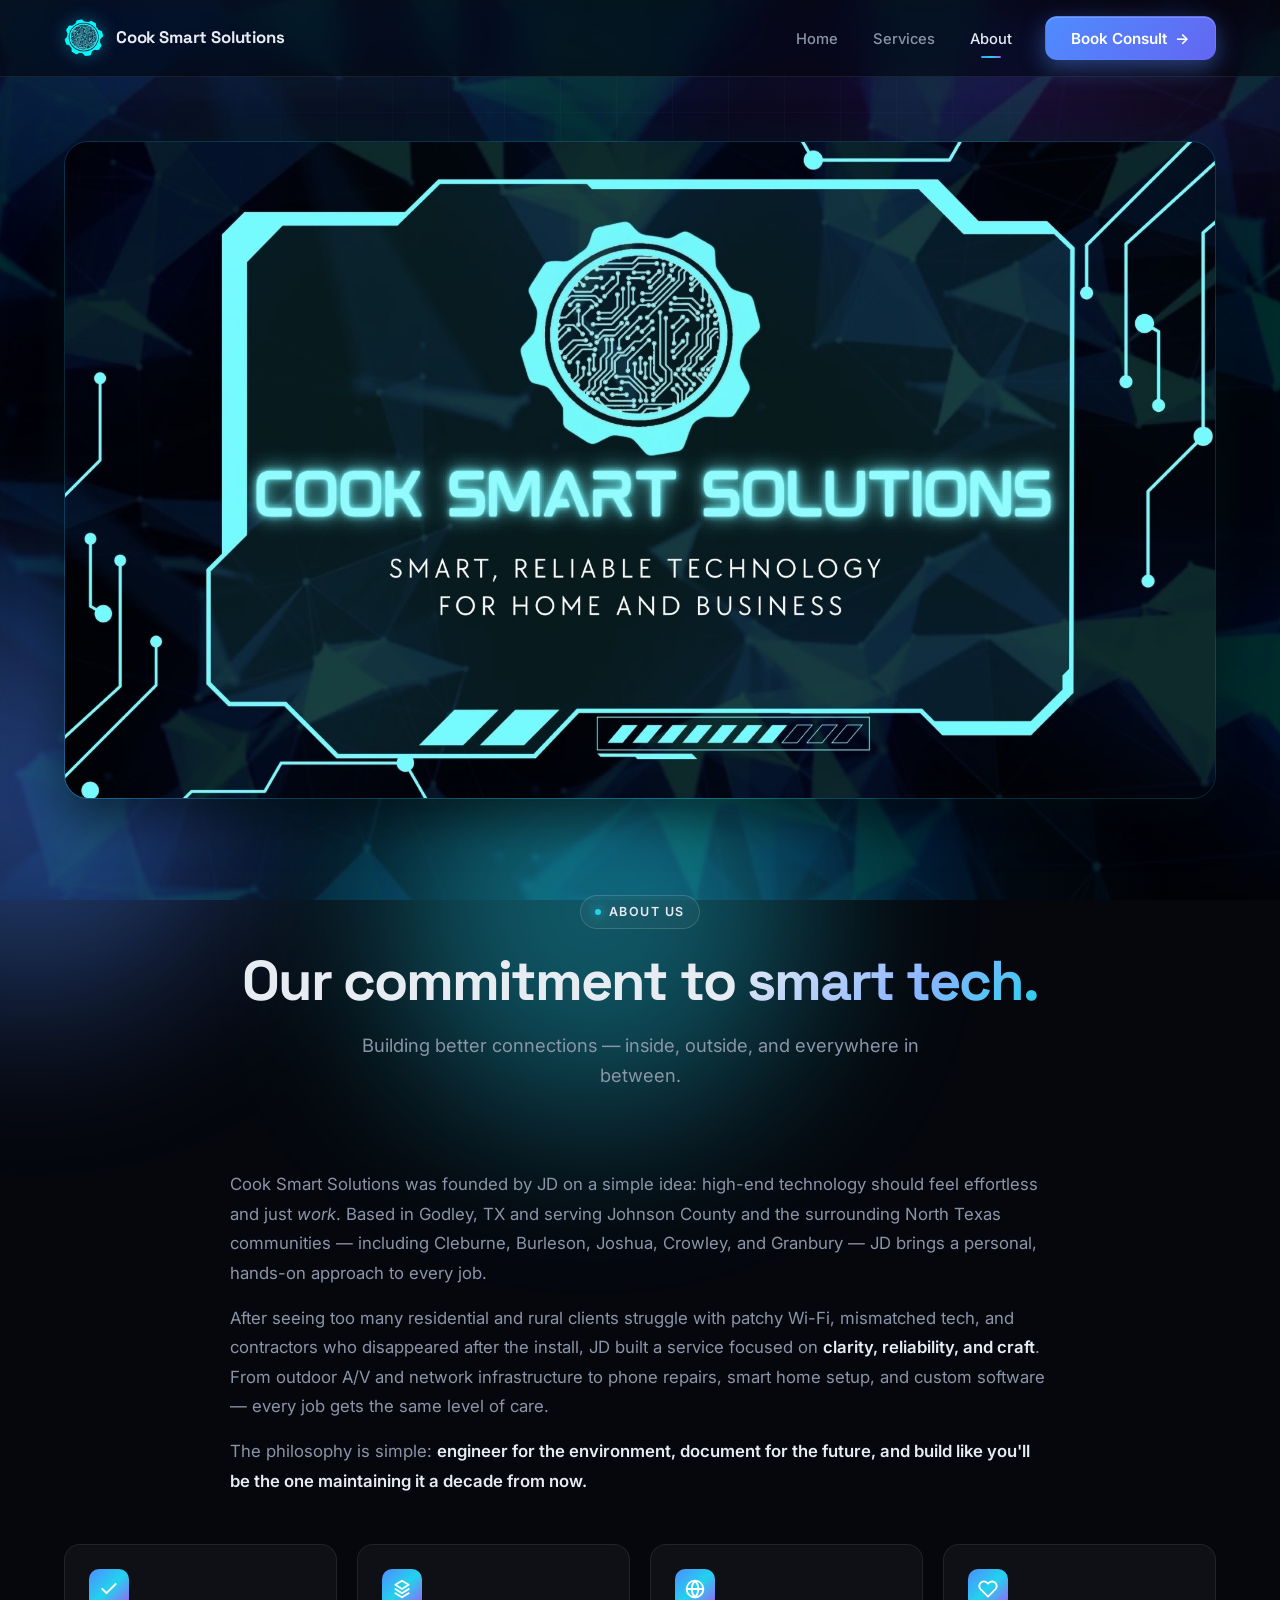
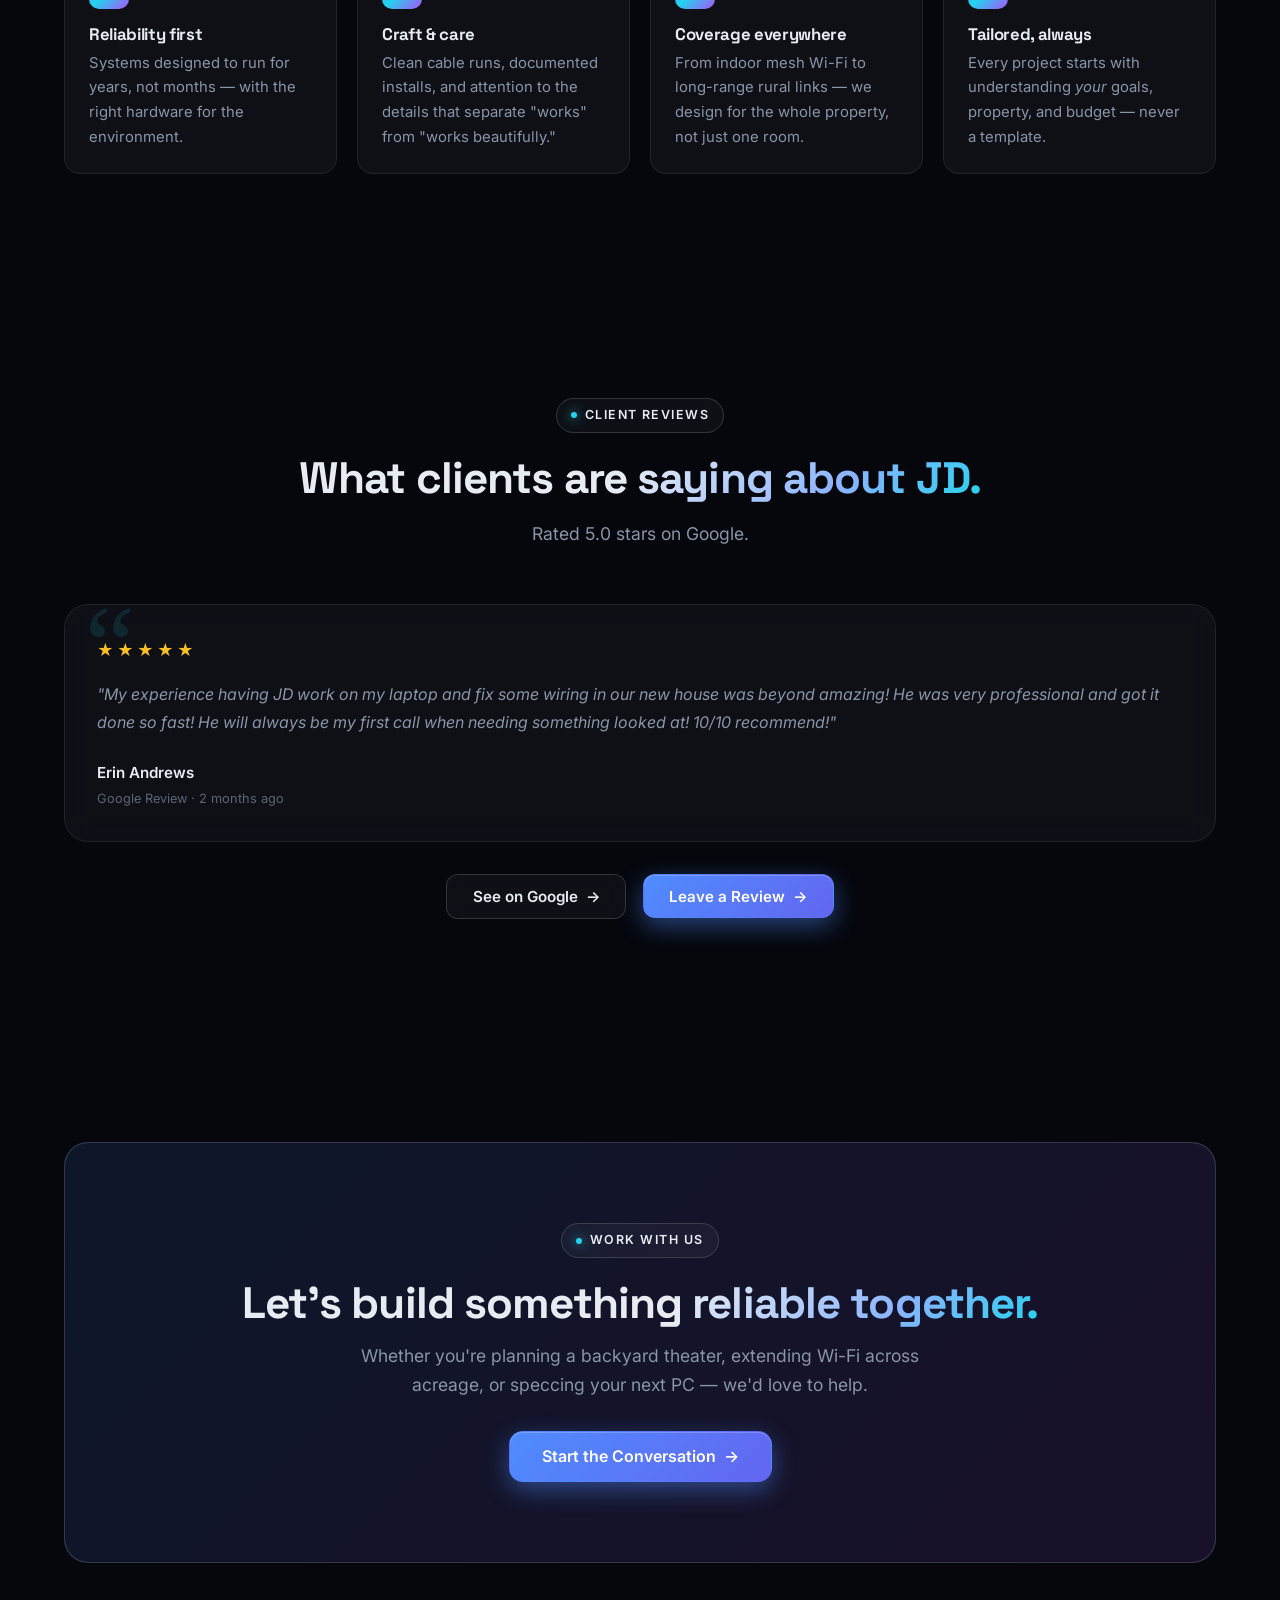
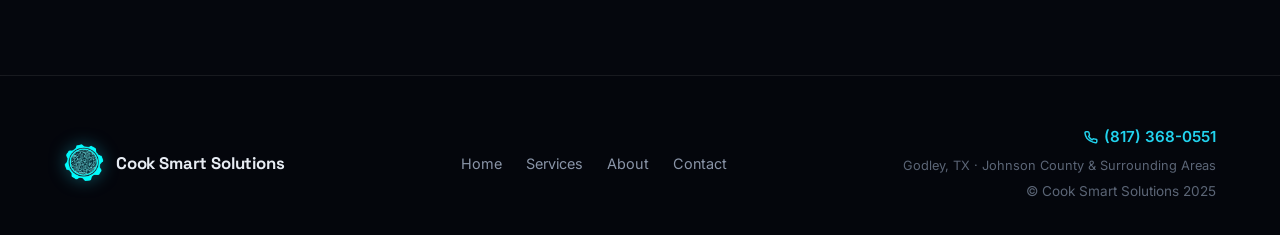
==== commit fa772e75: "Add business info, testimonials, service area, and phone number - Add phone (817) 368-0551 to all fo" ====
--- a/about.html
+++ b/about.html
@@ -58,11 +58,11 @@
     <section class="section" style="padding-top: 2rem;">
         <div class="container-x">
             <div class="content-block reveal">
-                <p class="lead">Cook Smart Solutions was founded on a simple idea: high-end technology should feel effortless and just <em>work</em>. We noticed too many residential and rural clients struggling with patchy Wi-Fi, overbuilt home theaters, and mismatched PC components that never delivered on their promise.</p>
+                <p class="lead">Cook Smart Solutions was founded by JD on a simple idea: high-end technology should feel effortless and just <em>work</em>. Based in Godley, TX and serving Johnson County and the surrounding North Texas communities — including Cleburne, Burleson, Joshua, Crowley, and Granbury — JD brings a personal, hands-on approach to every job.</p>
 
-                <p>So we built a service focused on <strong>clarity, reliability, and craft</strong>. We take the complex ingredients of modern IT — enterprise networking, weather-rated A/V, and precisely balanced PC hardware — and blend them into seamless, high-performance systems tailored to each property and use case.</p>
+                <p>After seeing too many residential and rural clients struggle with patchy Wi-Fi, mismatched tech, and contractors who disappeared after the install, JD built a service focused on <strong>clarity, reliability, and craft</strong>. From outdoor A/V and network infrastructure to phone repairs, smart home setup, and custom software — every job gets the same level of care.</p>
 
-                <p>Our philosophy is straightforward: <strong>engineer for the environment, document for the future, and build like you'll be the one maintaining it a decade from now.</strong></p>
+                <p>The philosophy is simple: <strong>engineer for the environment, document for the future, and build like you'll be the one maintaining it a decade from now.</strong></p>
             </div>
 
             <div class="pillars">
@@ -100,6 +100,28 @@
 
     <section class="section">
         <div class="container-x">
+            <div class="section-head reveal">
+                <span class="eyebrow">Client Reviews</span>
+                <h2>What clients are <span class="gradient-text">saying about JD.</span></h2>
+                <p>Rated 5.0 stars on Google.</p>
+            </div>
+            <div class="testimonials-grid">
+                <div class="testimonial-card reveal">
+                    <div class="testimonial-stars">★★★★★</div>
+                    <p class="testimonial-text">"My experience having JD work on my laptop and fix some wiring in our new house was beyond amazing! He was very professional and got it done so fast! He will always be my first call when needing something looked at! 10/10 recommend!"</p>
+                    <p class="testimonial-author-name">Erin Andrews</p>
+                    <p class="testimonial-author-meta">Google Review · 2 months ago</p>
+                </div>
+            </div>
+            <div class="review-actions reveal" style="margin-top:1rem;">
+                <a href="https://maps.app.goo.gl/nfXQU9orcfnaa6k79" target="_blank" rel="noopener" class="btn btn-ghost">See on Google <span class="arrow">→</span></a>
+                <a href="https://maps.app.goo.gl/nfXQU9orcfnaa6k79" target="_blank" rel="noopener" class="btn btn-primary">Leave a Review <span class="arrow">→</span></a>
+            </div>
+        </div>
+    </section>
+
+    <section class="section">
+        <div class="container-x">
             <div class="cta-band reveal">
                 <span class="eyebrow">Work with us</span>
                 <h2>Let's build something <span class="gradient-text">reliable together.</span></h2>
@@ -121,7 +143,14 @@
                 <li><a href="about.html">About</a></li>
                 <li><a href="contact.html">Contact</a></li>
             </ul>
-            <p class="footer-copy">© Cook Smart Solutions 2025</p>
+            <div style="text-align:right;">
+                <a href="tel:8173680551" class="footer-phone">
+                    <svg width="14" height="14" viewBox="0 0 24 24" fill="none" stroke="currentColor" stroke-width="2.5" stroke-linecap="round" stroke-linejoin="round"><path d="M22 16.92v3a2 2 0 0 1-2.18 2 19.79 19.79 0 0 1-8.63-3.07A19.5 19.5 0 0 1 4.69 13.6a19.79 19.79 0 0 1-3.07-8.67A2 2 0 0 1 3.6 3h3a2 2 0 0 1 2 1.72c.127.96.361 1.903.7 2.81a2 2 0 0 1-.45 2.11L7.91 10.91a16 16 0 0 0 6 6l1.27-1.27a2 2 0 0 1 2.11-.45c.907.339 1.85.573 2.81.7A2 2 0 0 1 22 16.92z"/></svg>
+                    (817) 368-0551
+                </a>
+                <p class="footer-area">Godley, TX · Johnson County & Surrounding Areas</p>
+                <p class="footer-copy" style="margin-top:0.25rem;">© Cook Smart Solutions 2025</p>
+            </div>
         </div>
     </footer>
 
--- a/css/styles.css
+++ b/css/styles.css
@@ -682,6 +682,63 @@
 .pillar h3 { font-size: 1.05rem; margin-bottom: 0.4rem; }
 .pillar p { margin: 0; font-size: 0.93rem; }
 
+/* ——— Testimonials ——— */
+.testimonials-grid {
+    display: grid;
+    grid-template-columns: repeat(auto-fit, minmax(320px, 1fr));
+    gap: 1.5rem;
+    margin-bottom: 2rem;
+}
+.testimonial-card {
+    padding: 2rem;
+    background: var(--surface);
+    border: 1px solid var(--border);
+    border-radius: var(--radius-lg);
+    backdrop-filter: blur(14px);
+    -webkit-backdrop-filter: blur(14px);
+    transition: all .3s ease;
+    position: relative;
+    overflow: hidden;
+}
+.testimonial-card::before {
+    content: "\201C";
+    position: absolute;
+    top: -1rem;
+    left: 1.25rem;
+    font-size: 7rem;
+    color: var(--accent-2);
+    opacity: 0.12;
+    font-family: Georgia, serif;
+    line-height: 1;
+    pointer-events: none;
+}
+.testimonial-card:hover { transform: translateY(-4px); border-color: var(--border-strong); }
+.testimonial-stars { color: #fbbf24; font-size: 1rem; letter-spacing: 3px; margin-bottom: 1rem; }
+.testimonial-text {
+    font-size: 1rem;
+    color: var(--text-muted);
+    line-height: 1.75;
+    margin-bottom: 1.5rem;
+    font-style: italic;
+    position: relative;
+    z-index: 1;
+}
+.testimonial-author-name { font-weight: 600; color: var(--text); font-size: 0.95rem; margin: 0 0 0.2rem; }
+.testimonial-author-meta { font-size: 0.8rem; color: var(--text-dim); margin: 0; }
+.review-actions { display: flex; gap: 1rem; justify-content: center; flex-wrap: wrap; }
+.footer-phone {
+    display: inline-flex;
+    align-items: center;
+    gap: 6px;
+    color: var(--accent-2);
+    font-weight: 600;
+    font-size: 0.95rem;
+    transition: color .2s ease;
+    text-decoration: none;
+}
+.footer-phone:hover { color: #67e8f9; }
+.footer-area { font-size: 0.8rem; color: var(--text-dim); margin: 0.25rem 0 0; }
+
 /* ——— Footer ——— */
 .footer {
     padding: 3rem 0 2rem;
